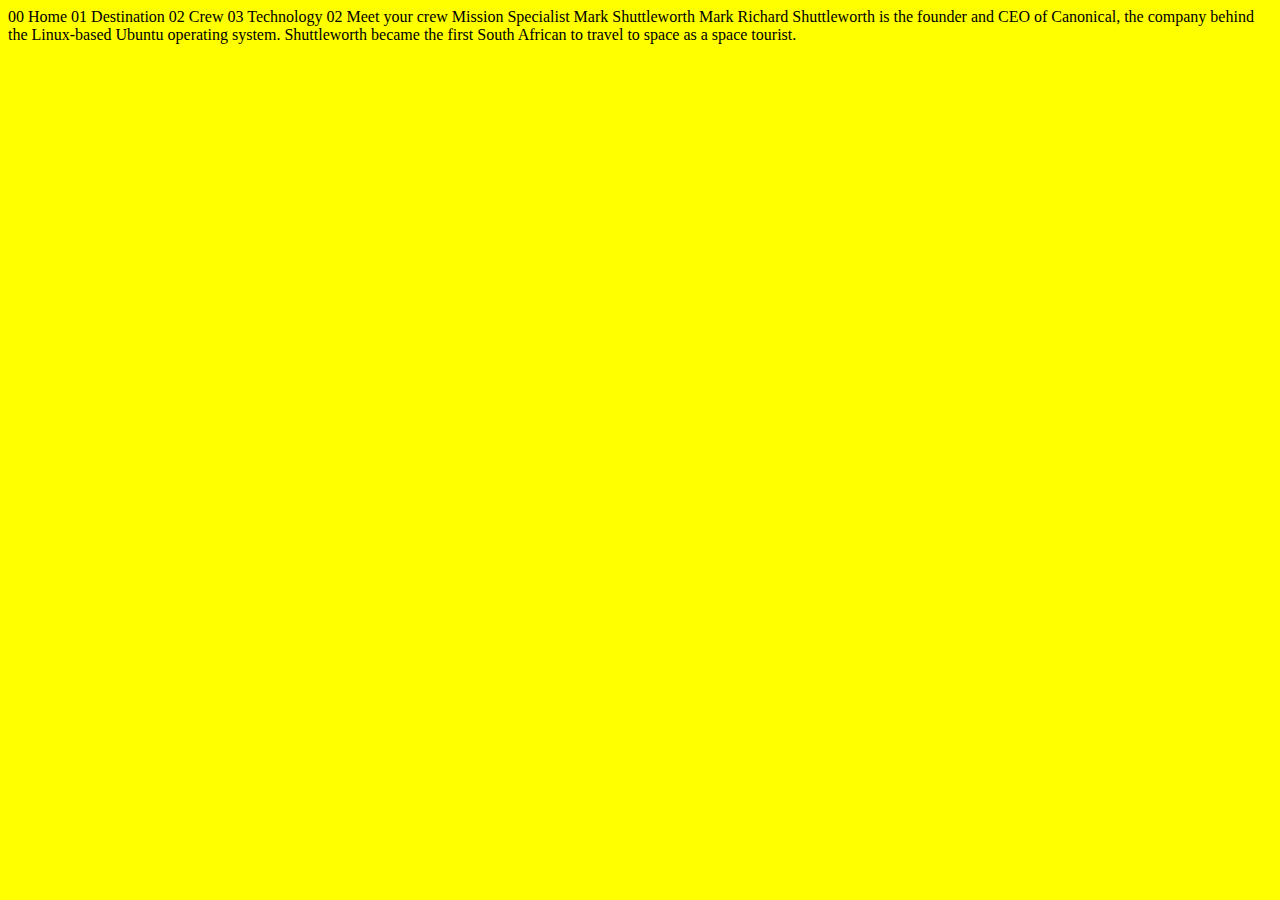
==== crews.html @ 916eed66 "initialized project" ====
<!DOCTYPE html>
<html lang="en">
<head>
  <meta charset="UTF-8">
  <meta name="viewport" content="width=device-width, initial-scale=1.0">
  <meta name="author" content="Romario Negreiros">

  <link rel="icon" type="image/png" sizes="32x32" href="./assets/favicon-32x32.png">
  <link rel="stylesheet" href="./src/styles/crews/css/index.css">
  
  <title>Frontend Mentor | Space tourism website</title>
</head>
<body>

  00 Home
  01 Destination
  02 Crew
  03 Technology

  02 Meet your crew

  Mission Specialist
  Mark Shuttleworth

  Mark Richard Shuttleworth is the founder and CEO of Canonical, the company behind 
  the Linux-based Ubuntu operating system. Shuttleworth became the first South 
  African to travel to space as a space tourist.
</body>
<script type="module" src=""></script>
</html>
---- src/styles/crews/css/index.css ----
body {
  background: yellow;
}
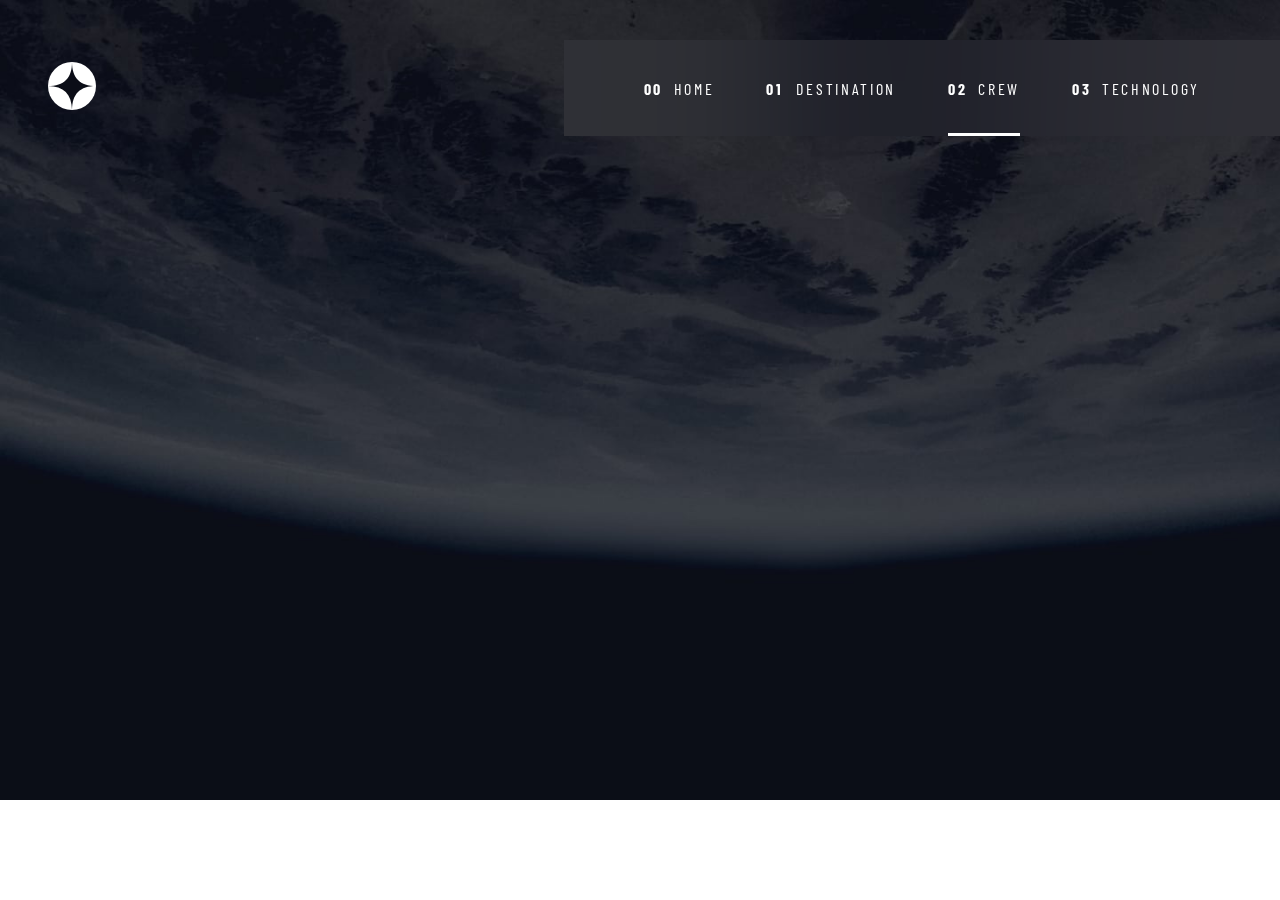
==== commit 97802d71: "chore: add header to all pages" ====
--- a/crews.html
+++ b/crews.html
@@ -1,30 +1,43 @@
 <!DOCTYPE html>
 <html lang="en">
-<head>
-  <meta charset="UTF-8">
-  <meta name="viewport" content="width=device-width, initial-scale=1.0">
-  <meta name="author" content="Romario Negreiros">
+  <head>
+    <meta charset="UTF-8" />
+    <meta name="viewport" content="width=device-width, initial-scale=1.0" />
+    <meta name="author" content="Romario Negreiros" />
 
-  <link rel="icon" type="image/png" sizes="32x32" href="./assets/favicon-32x32.png">
-  <link rel="stylesheet" href="./src/styles/crews/css/index.css">
-  
-  <title>Frontend Mentor | Space tourism website</title>
-</head>
-<body>
+    <link rel="icon" type="image/png" sizes="32x32" href="./assets/favicon-32x32.png" />
+    <link rel="stylesheet" href="./src/styles/crews/css/index.css" />
 
-  00 Home
-  01 Destination
-  02 Crew
-  03 Technology
+    <title>Frontend Mentor | Space tourism website</title>
+  </head>
+  <body>
+    <header>
+      <div class="logo">
+        <img src="assets/shared/logo.svg" alt="Logo" />
+      </div>
 
-  02 Meet your crew
+      <nav class="nav">
+        <div class="nav__mobile-open" aria-label="Open mobile menu">
+          <img src="assets/shared/icon-hamburger.svg" alt="Menu" />
+        </div>
 
-  Mission Specialist
-  Mark Shuttleworth
+        <div class="nav__mobile-close" aria-label="Close mobile menu">
+          <img src="assets/shared/icon-close.svg" alt="Menu" />
+        </div>
 
-  Mark Richard Shuttleworth is the founder and CEO of Canonical, the company behind 
-  the Linux-based Ubuntu operating system. Shuttleworth became the first South 
-  African to travel to space as a space tourist.
-</body>
-<script type="module" src=""></script>
-</html>+        <ul class="nav__list">
+          <li><span>00</span>HOME</li>
+          <li><span>01</span>DESTINATION</li>
+          <li data-active><span>02</span>CREW</li>
+          <li><span>03</span>TECHNOLOGY</li>
+        </ul>
+      </nav>
+    </header>
+
+    <!-- 02 Meet your crew Mission Specialist Mark
+    Shuttleworth Mark Richard Shuttleworth is the founder and CEO of Canonical, the company behind
+    the Linux-based Ubuntu operating system. Shuttleworth became the first South African to travel
+    to space as a space tourist. -->
+  </body>
+  <script type="module" src="src/scripts/crews/index.js"></script>
+</html>
--- a/src/styles/crews/css/index.css
+++ b/src/styles/crews/css/index.css
@@ -1,3 +1,255 @@
+@import url(https://fonts.googleapis.com/css2?family=Bellefair&display=swap);
+@import url(https://fonts.googleapis.com/css2?family=Barlow+Condensed&display=swap);
+* {
+  margin: 0;
+  padding: 0;
+  -webkit-box-sizing: border-box;
+          box-sizing: border-box;
+}
+
+a {
+  text-decoration: none;
+}
+
+ul {
+  list-style: none;
+}
+
+/*  Colors */
+/* Typography */
+/* Letter spacing */
+header {
+  display: -webkit-box;
+  display: -ms-flexbox;
+  display: flex;
+  -webkit-box-align: center;
+      -ms-flex-align: center;
+          align-items: center;
+  -webkit-box-pack: justify;
+      -ms-flex-pack: justify;
+          justify-content: space-between;
+  padding: 24px;
+  overflow: hidden;
+}
+@media screen and (min-width: 480px) {
+  header {
+    padding: 0;
+    height: 96px;
+  }
+}
+@media screen and (min-width: 1024px) {
+  header {
+    padding-top: 40px;
+    height: 136px;
+  }
+}
+
+.logo img {
+  width: 44px;
+  height: 44px;
+}
+@media screen and (min-width: 700px) {
+  .logo img {
+    width: 48px;
+    height: 48px;
+  }
+}
+@media screen and (min-width: 480px) {
+  .logo {
+    margin-left: 24px;
+  }
+}
+@media screen and (min-width: 700px) {
+  .logo {
+    margin-left: 39px;
+  }
+}
+@media screen and (min-width: 1024px) {
+  .logo {
+    margin-left: 48px;
+  }
+}
+
+@media screen and (min-width: 480px) {
+  .nav {
+    height: 100%;
+  }
+}
+.nav .nav__mobile-open img {
+  width: 24px;
+  height: 21px;
+}
+@media screen and (min-width: 480px) {
+  .nav .nav__mobile-open {
+    display: none;
+  }
+}
+.nav .nav__mobile-close {
+  display: none;
+  position: absolute;
+  top: 35.95px;
+  right: 21.46px;
+  z-index: 2;
+}
+.nav .nav__mobile-close img {
+  width: 19.09px;
+  height: 19.09px;
+}
+@media screen and (min-width: 480px) {
+  .nav .nav__mobile-close {
+    display: none;
+  }
+}
+.nav .nav__mobile-open--inactive {
+  display: none;
+}
+.nav .nav__mobile-close--active {
+  display: block;
+}
+.nav .nav__list {
+  visibility: hidden;
+  display: -webkit-box;
+  display: -ms-flexbox;
+  display: flex;
+  -webkit-box-orient: vertical;
+  -webkit-box-direction: normal;
+      -ms-flex-direction: column;
+          flex-direction: column;
+  gap: 40px;
+  position: absolute;
+  z-index: 1;
+  top: 0;
+  right: 0;
+  -webkit-transform: translateY(-100vh);
+          transform: translateY(-100vh);
+  width: 254px;
+  height: 100vh;
+  font: 16px "Barlow Condensed";
+  letter-spacing: 2.7px;
+  color: white;
+  background-color: rgba(255, 255, 255, 0.04);
+  -webkit-backdrop-filter: blur(81.55px);
+  backdrop-filter: blur(81.55px);
+  -webkit-transition: all 0.4s ease-in-out;
+  transition: all 0.4s ease-in-out;
+}
+@media screen and (min-width: 480px) {
+  .nav .nav__list {
+    visibility: visible;
+    -webkit-box-orient: horizontal;
+    -webkit-box-direction: normal;
+        -ms-flex-direction: row;
+            flex-direction: row;
+    gap: 20px;
+    position: unset;
+    -webkit-transform: translateY(0);
+            transform: translateY(0);
+    width: unset;
+    height: 100%;
+    padding: 0 20px;
+  }
+}
+@media screen and (min-width: 480px) and (min-width: 570px) {
+  .nav .nav__list {
+    gap: 38px;
+    padding: 0 48px;
+  }
+}
+@media screen and (min-width: 480px) and (min-width: 800px) {
+  .nav .nav__list {
+    gap: 52px;
+    padding: 0 80px;
+  }
+}
+@media screen and (min-width: 480px) and (min-width: 1024) {
+  .nav .nav__list {
+    padding: 0 123px;
+  }
+}
+.nav .nav__list span {
+  display: inline-block;
+  margin-right: 12px;
+  width: 18px;
+  font-weight: bold;
+}
+@media screen and (min-width: 480px) {
+  .nav .nav__list span {
+    display: none;
+  }
+}
+@media screen and (min-width: 1024px) {
+  .nav .nav__list span {
+    display: inline-block;
+  }
+}
+.nav .nav__list li {
+  width: 221px;
+  margin-left: 33px;
+  padding: 5px;
+  cursor: pointer;
+}
+.nav .nav__list li:hover {
+  border-right: 4px solid rgba(255, 255, 255, 0.7);
+}
+@media screen and (min-width: 480px) {
+  .nav .nav__list li {
+    width: unset;
+    margin-left: unset;
+    height: 100%;
+    padding: 5px 0;
+    border-top: 3px solid transparent;
+    border-bottom: 3px solid transparent;
+    display: -ms-grid;
+    display: grid;
+    place-items: center;
+  }
+  .nav .nav__list li:hover {
+    border-right: unset;
+    border-bottom: 3px solid rgba(255, 255, 255, 0.7);
+  }
+}
+@media screen and (min-width: 1024px) {
+  .nav .nav__list li {
+    display: -webkit-box;
+    display: -ms-flexbox;
+    display: flex;
+  }
+}
+.nav .nav__list > :first-child {
+  margin-top: 100px;
+}
+@media screen and (min-width: 480px) {
+  .nav .nav__list > :first-child {
+    margin-top: unset;
+  }
+}
+.nav .nav__list li[data-active] {
+  border-right: 4px solid white;
+}
+@media screen and (min-width: 480px) {
+  .nav .nav__list li[data-active] {
+    border-right: none;
+    border-bottom: 3px solid white;
+  }
+}
+.nav .nav__list--active {
+  visibility: visible;
+  -webkit-transform: translateY(0);
+          transform: translateY(0);
+}
+
 body {
-  background: yellow;
+  background-image: url("../../../../assets/crew/background-crew-mobile.jpg");
+  background-repeat: no-repeat;
+  background-size: cover;
+}
+@media screen and (min-width: 450px) {
+  body {
+    background-image: url("../../../../assets/crew/background-crew-tablet.jpg");
+  }
+}
+@media screen and (min-width: 1024px) {
+  body {
+    background-image: url("../../../../assets/crew/background-crew-desktop.jpg");
+  }
 }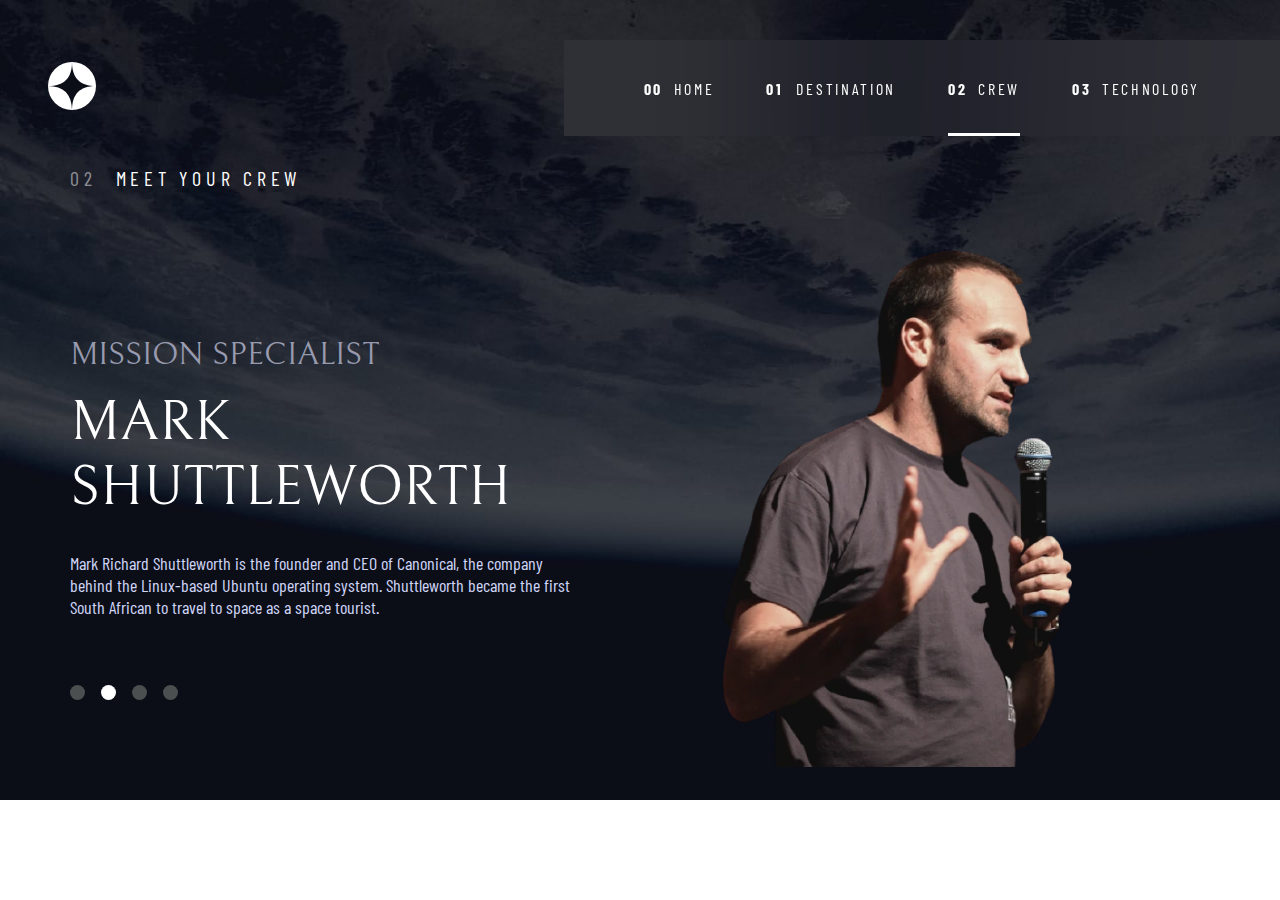
==== commit bb98afea: "feat: add tags to content" ====
--- a/crews.html
+++ b/crews.html
@@ -26,18 +26,51 @@
         </div>
 
         <ul class="nav__list">
-          <li><span>00</span>HOME</li>
-          <li><span>01</span>DESTINATION</li>
-          <li data-active><span>02</span>CREW</li>
-          <li><span>03</span>TECHNOLOGY</li>
+          <li>
+            <a href="index.html"><span>00</span>HOME</a>
+          </li>
+          <li>
+            <a href="destinations.html"><span>01</span>DESTINATION</a>
+          </li>
+          <li data-active>
+            <a href="crews.html"><span>02</span>CREW</a>
+          </li>
+          <li>
+            <a href="technologies.html"><span>03</span>TECHNOLOGY</a>
+          </li>
         </ul>
       </nav>
     </header>
 
-    <!-- 02 Meet your crew Mission Specialist Mark
-    Shuttleworth Mark Richard Shuttleworth is the founder and CEO of Canonical, the company behind
-    the Linux-based Ubuntu operating system. Shuttleworth became the first South African to travel
-    to space as a space tourist. -->
+    <main>
+      <section class="heading">
+        <span>02</span>
+        <h1>MEET YOUR CREW</h1>
+      </section>
+
+      <section class="img-wrapper">
+        <img src="./assets/crew/image-mark-shuttleworth.webp" alt="Mark Shuttleworth" />
+      </section>
+
+      <article class="content">
+        <ul class="content__options">
+          <li></li>
+          <li class="active-option"></li>
+          <li></li>
+          <li></li>
+        </ul>
+
+        <section class="content__data">
+          <h2>Mission Specialist</h2>
+          <h3>Mark Shuttleworth</h3>
+          <p>
+            Mark Richard Shuttleworth is the founder and CEO of Canonical, the company behind the
+            Linux-based Ubuntu operating system. Shuttleworth became the first South African to
+            travel to space as a space tourist.
+          </p>
+        </section>
+      </article>
+    </main>
   </body>
   <script type="module" src="src/scripts/crews/index.js"></script>
 </html>
--- a/src/styles/crews/css/index.css
+++ b/src/styles/crews/css/index.css
@@ -7,12 +7,21 @@
           box-sizing: border-box;
 }
 
+.body--active {
+  overflow: hidden;
+}
+
 a {
   text-decoration: none;
 }
 
 ul {
   list-style: none;
+}
+
+button {
+  outline: none;
+  border: 0 none;
 }
 
 /*  Colors */
@@ -126,7 +135,6 @@
   height: 100vh;
   font: 16px "Barlow Condensed";
   letter-spacing: 2.7px;
-  color: white;
   background-color: rgba(255, 255, 255, 0.04);
   -webkit-backdrop-filter: blur(81.55px);
   backdrop-filter: blur(81.55px);
@@ -166,27 +174,10 @@
     padding: 0 123px;
   }
 }
-.nav .nav__list span {
-  display: inline-block;
-  margin-right: 12px;
-  width: 18px;
-  font-weight: bold;
-}
-@media screen and (min-width: 480px) {
-  .nav .nav__list span {
-    display: none;
-  }
-}
-@media screen and (min-width: 1024px) {
-  .nav .nav__list span {
-    display: inline-block;
-  }
-}
 .nav .nav__list li {
   width: 221px;
   margin-left: 33px;
   padding: 5px;
-  cursor: pointer;
 }
 .nav .nav__list li:hover {
   border-right: 4px solid rgba(255, 255, 255, 0.7);
@@ -199,20 +190,45 @@
     padding: 5px 0;
     border-top: 3px solid transparent;
     border-bottom: 3px solid transparent;
+  }
+  .nav .nav__list li:hover {
+    border-right: unset;
+    border-bottom: 3px solid rgba(255, 255, 255, 0.7);
+  }
+}
+.nav .nav__list a {
+  color: white;
+  cursor: pointer;
+}
+@media screen and (min-width: 480px) {
+  .nav .nav__list a {
     display: -ms-grid;
     display: grid;
     place-items: center;
-  }
-  .nav .nav__list li:hover {
-    border-right: unset;
-    border-bottom: 3px solid rgba(255, 255, 255, 0.7);
-  }
-}
-@media screen and (min-width: 1024px) {
-  .nav .nav__list li {
+    height: 100%;
+  }
+}
+@media screen and (min-width: 1024px) {
+  .nav .nav__list a {
     display: -webkit-box;
     display: -ms-flexbox;
     display: flex;
+  }
+}
+.nav .nav__list span {
+  display: inline-block;
+  margin-right: 12px;
+  width: 18px;
+  font-weight: bold;
+}
+@media screen and (min-width: 480px) {
+  .nav .nav__list span {
+    display: none;
+  }
+}
+@media screen and (min-width: 1024px) {
+  .nav .nav__list span {
+    display: inline-block;
   }
 }
 .nav .nav__list > :first-child {
@@ -252,4 +268,245 @@
   body {
     background-image: url("../../../../assets/crew/background-crew-desktop.jpg");
   }
+}
+
+main {
+  display: -webkit-box;
+  display: -ms-flexbox;
+  display: flex;
+  -webkit-box-orient: vertical;
+  -webkit-box-direction: normal;
+      -ms-flex-direction: column;
+          flex-direction: column;
+  -webkit-box-align: center;
+      -ms-flex-align: center;
+          align-items: center;
+  text-align: center;
+  gap: 20px;
+  margin: 24px 29px;
+}
+@media screen and (min-width: 480px) {
+  main {
+    margin: 30px;
+  }
+}
+@media screen and (min-width: 1024px) {
+  main {
+    -webkit-box-orient: horizontal;
+    -webkit-box-direction: normal;
+        -ms-flex-flow: row wrap;
+            flex-flow: row wrap;
+    gap: 40px;
+    margin: 45px 30px;
+    padding: 0 40px;
+  }
+}
+@media screen and (min-width: 480px) {
+  main {
+    margin: 30px 30px 0;
+  }
+}
+
+.heading {
+  display: -webkit-box;
+  display: -ms-flexbox;
+  display: flex;
+  -webkit-box-align: center;
+      -ms-flex-align: center;
+          align-items: center;
+  -webkit-box-pack: center;
+      -ms-flex-pack: center;
+          justify-content: center;
+  width: 100%;
+}
+@media screen and (min-width: 480px) {
+  .heading {
+    -webkit-box-pack: start;
+        -ms-flex-pack: start;
+            justify-content: flex-start;
+  }
+}
+.heading h1 {
+  color: white;
+  font: 28px "Barlow Condensed";
+  font-size: 16px;
+  letter-spacing: 2.7px;
+  text-indent: 19px;
+}
+@media screen and (min-width: 480px) {
+  .heading h1 {
+    font-size: 20px;
+  }
+}
+@media screen and (min-width: 1024px) {
+  .heading h1 {
+    letter-spacing: 4.75px;
+  }
+}
+.heading span {
+  color: white;
+  font: 28px "Barlow Condensed";
+  font-size: 16px;
+  letter-spacing: 2.7px;
+  color: rgba(255, 255, 255, 0.5);
+}
+@media screen and (min-width: 480px) {
+  .heading span {
+    font-size: 20px;
+  }
+}
+@media screen and (min-width: 1024px) {
+  .heading span {
+    letter-spacing: 4.75px;
+  }
+}
+
+.img-wrapper {
+  width: 100%;
+  height: 265px;
+  margin: 20px 0;
+  border-bottom: 2px solid #3b3b4b;
+}
+@media screen and (min-width: 480px) {
+  .img-wrapper {
+    -webkit-box-ordinal-group: 4;
+            order: 3;
+    -ms-flex-order: 3;
+    margin-bottom: 0;
+    border-bottom: 0;
+    height: -webkit-fit-content;
+    height: -moz-fit-content;
+    height: fit-content;
+  }
+}
+@media screen and (min-width: 1024px) {
+  .img-wrapper {
+    width: 48%;
+  }
+}
+.img-wrapper img {
+  width: 170px;
+  height: 100%;
+}
+@media screen and (min-width: 480px) {
+  .img-wrapper img {
+    width: 250px;
+    height: unset;
+  }
+}
+@media screen and (min-width: 1024px) {
+  .img-wrapper img {
+    width: 350px;
+  }
+}
+
+.content {
+  display: -webkit-box;
+  display: -ms-flexbox;
+  display: flex;
+  -webkit-box-orient: vertical;
+  -webkit-box-direction: normal;
+      -ms-flex-direction: column;
+          flex-direction: column;
+  -webkit-box-align: center;
+      -ms-flex-align: center;
+          align-items: center;
+  gap: 20px;
+}
+@media screen and (min-width: 1024px) {
+  .content {
+    -webkit-box-align: start;
+        -ms-flex-align: start;
+            align-items: flex-start;
+    gap: 35px;
+    width: 45%;
+  }
+}
+
+.content__options {
+  display: -webkit-box;
+  display: -ms-flexbox;
+  display: flex;
+  -webkit-box-align: center;
+      -ms-flex-align: center;
+          align-items: center;
+  gap: 16px;
+}
+@media screen and (min-width: 480px) {
+  .content__options {
+    -webkit-box-ordinal-group: 3;
+            order: 2;
+    -ms-flex-order: 2;
+  }
+}
+.content__options li {
+  width: 10px;
+  height: 10px;
+  border-radius: 50%;
+  background: #4c4f4f;
+  cursor: pointer;
+}
+.content__options li:hover {
+  background: #808484;
+}
+@media screen and (min-width: 1024px) {
+  .content__options li {
+    width: 15px;
+    height: 15px;
+  }
+}
+.content__options .active-option {
+  background: white;
+}
+
+.content__data {
+  max-width: 500px;
+}
+@media screen and (min-width: 480px) {
+  .content__data {
+    margin-top: 35px;
+  }
+}
+@media screen and (min-width: 1024px) {
+  .content__data {
+    text-align: left;
+  }
+}
+.content__data h2 {
+  color: #989baf;
+  font: 32px "Bellefair";
+  font-size: 16px;
+  text-transform: uppercase;
+}
+@media screen and (min-width: 480px) {
+  .content__data h2 {
+    font-size: 24px;
+  }
+}
+@media screen and (min-width: 1024px) {
+  .content__data h2 {
+    font-size: 32px;
+  }
+}
+.content__data h3 {
+  color: white;
+  font: 56px "Bellefair";
+  font-size: 24px;
+  margin-top: 17px;
+  text-transform: uppercase;
+}
+@media screen and (min-width: 480px) {
+  .content__data h3 {
+    font-size: 40px;
+  }
+}
+@media screen and (min-width: 1024px) {
+  .content__data h3 {
+    font-size: 56px;
+  }
+}
+.content__data p {
+  color: #d0d6f9;
+  font: 18px "Barlow Condensed";
+  margin: 32px 0;
 }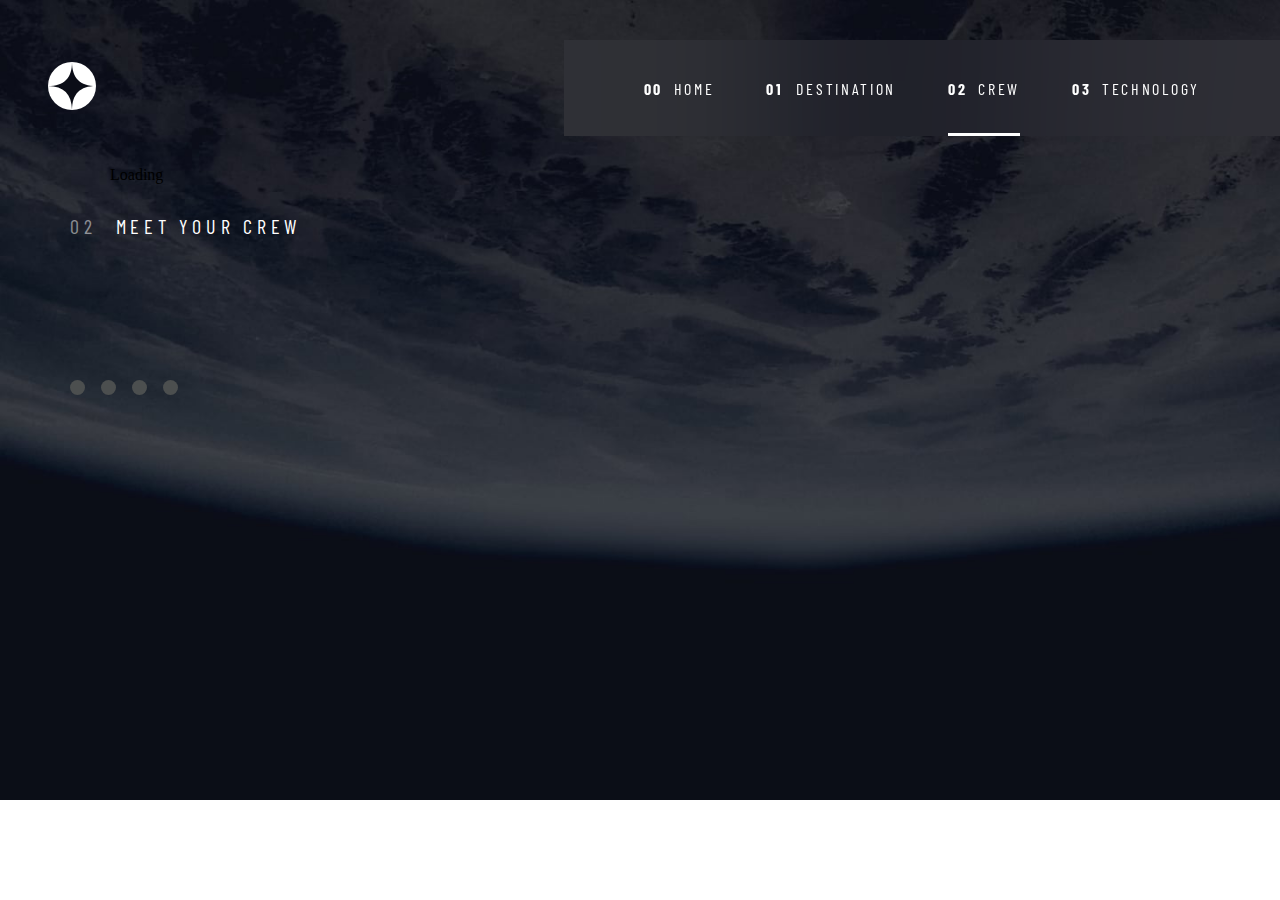
==== commit 5151fa38: "feat: add loader and remove content to set it dinamically using javascript" ====
--- a/crews.html
+++ b/crews.html
@@ -42,31 +42,33 @@
       </nav>
     </header>
 
-    <main>
+    <main class="loader">
+      <div class="spinner"></div>
+      <p class="text">Loading</p>
+    </main>
+
+    <main class="main-inative">
       <section class="heading">
         <span>02</span>
         <h1>MEET YOUR CREW</h1>
       </section>
 
       <section class="img-wrapper">
-        <img src="./assets/crew/image-mark-shuttleworth.webp" alt="Mark Shuttleworth" />
+        <img class="images" src="" alt="" />
       </section>
 
       <article class="content">
         <ul class="content__options">
           <li></li>
-          <li class="active-option"></li>
+          <li></li>
           <li></li>
           <li></li>
         </ul>
 
         <section class="content__data">
-          <h2>Mission Specialist</h2>
-          <h3>Mark Shuttleworth</h3>
-          <p>
-            Mark Richard Shuttleworth is the founder and CEO of Canonical, the company behind the
-            Linux-based Ubuntu operating system. Shuttleworth became the first South African to
-            travel to space as a space tourist.
+          <h2 class="role"></h2>
+          <h3 class="name"></h3>
+          <p class="bio">
           </p>
         </section>
       </article>
--- a/src/styles/crews/css/index.css
+++ b/src/styles/crews/css/index.css
@@ -98,7 +98,7 @@
   position: absolute;
   top: 35.95px;
   right: 21.46px;
-  z-index: 2;
+  z-index: 4;
 }
 .nav .nav__mobile-close img {
   width: 19.09px;
@@ -126,7 +126,7 @@
           flex-direction: column;
   gap: 40px;
   position: absolute;
-  z-index: 1;
+  z-index: 3;
   top: 0;
   right: 0;
   -webkit-transform: translateY(-100vh);
@@ -197,6 +197,8 @@
   }
 }
 .nav .nav__list a {
+  display: inline-block;
+  width: 100%;
   color: white;
   cursor: pointer;
 }
